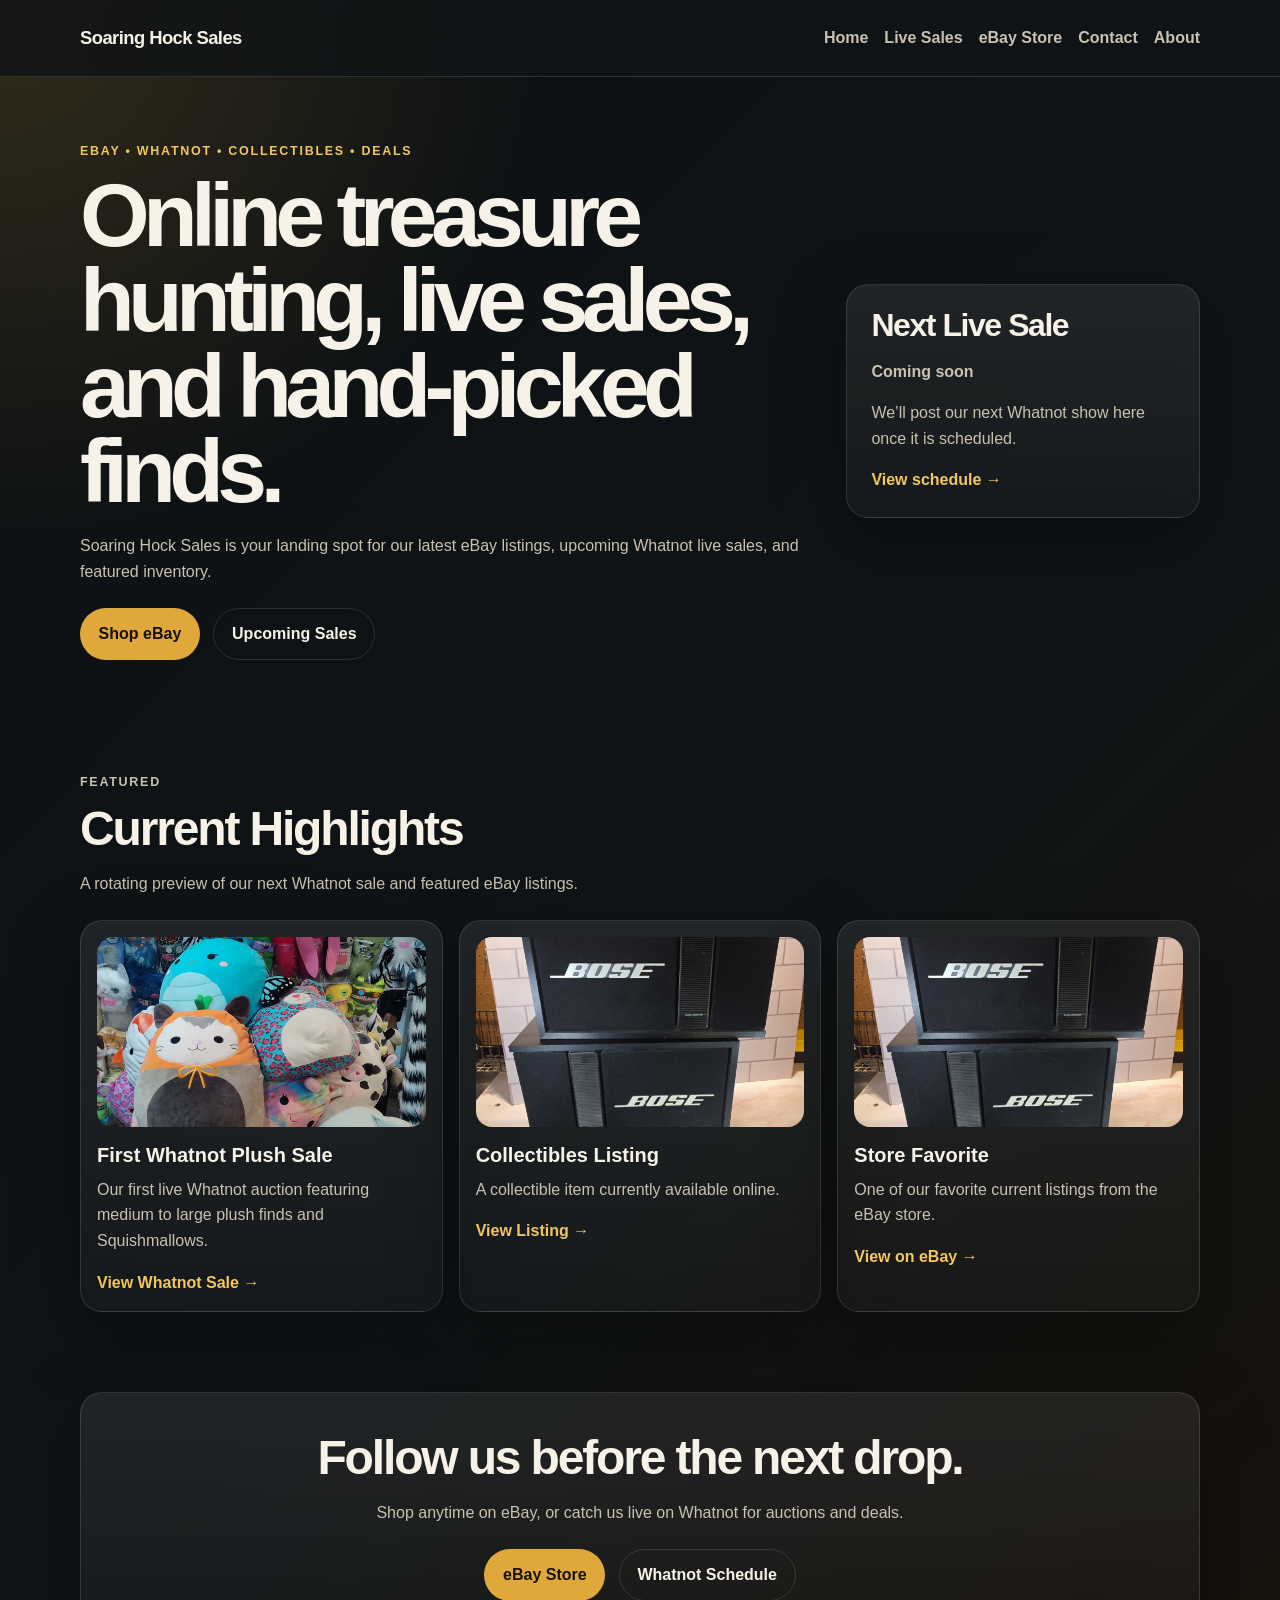
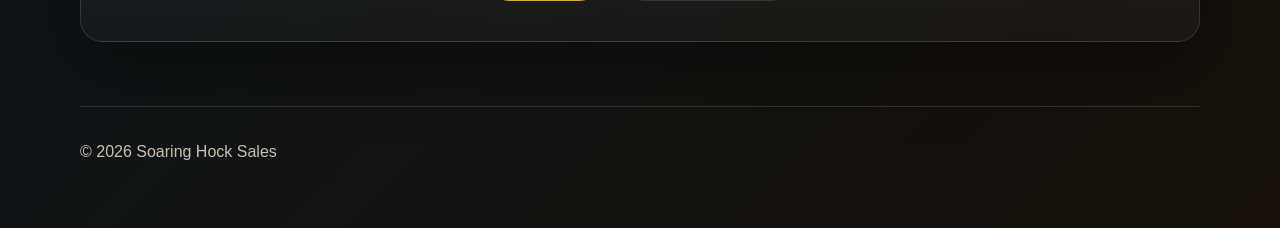
==== index.html @ 4b9c5b61 "json test" ====
<!DOCTYPE html>
<html lang="en">
<head>
    <!-- Google tag (gtag.js) -->
    <script async src="https://www.googletagmanager.com/gtag/js?id=G-DSQBXJHCF6"></script>
    <script>
        window.dataLayer = window.dataLayer || [];
        function gtag() { dataLayer.push(arguments); }
        gtag('js', new Date());

        gtag('config', 'G-DSQBXJHCF6');
    </script>

    <meta charset="UTF-8" />
    <meta name="viewport" content="width=device-width, initial-scale=1.0" />

    <title>Soaring Hock Sales</title>
    <meta name="description" content="Soaring Hock Sales - eBay listings, Whatnot live sales, collectibles, deals, and online auctions." />

    <link rel="stylesheet" href="styles.css" />
</head>

<body>
    <header class="site-header">
        <nav class="nav">
            <a href="index.html" class="logo">Soaring Hock Sales</a>

            <button class="menu-button" id="menuButton">Menu</button>

            <div class="nav-links" id="navLinks">
                <a href="index.html">Home</a>
                <a href="sales.html">Live Sales</a>
                <a href="ebay.html">eBay Store</a>
                <a href="contact.html">Contact</a>
                <a href="about.html">About</a>
            </div>
        </nav>
    </header>

    <main>
        <section class="hero">
            <div class="hero-content">
                <p class="eyebrow">eBay • Whatnot • Collectibles • Deals</p>

                <h1>Online treasure hunting, live sales, and hand-picked finds.</h1>

                <p class="hero-text">
                    Soaring Hock Sales is your landing spot for our latest eBay listings,
                    upcoming Whatnot live sales, and featured inventory.
                </p>

                <div class="button-row">
                    <a class="button primary" href="ebay.html">Shop eBay</a>
                    <a class="button secondary" href="sales.html">Upcoming Sales</a>
                </div>
            </div>

            <div class="hero-card">
                <h2>Next Live Sale</h2>
                <p class="card-date">Coming soon</p>
                <p>
                    We’ll post our next Whatnot show here once it is scheduled.
                </p>
                <a href="sales.html">View schedule →</a>
            </div>
        </section>

        <section class="section">
            <div class="section-heading">
                <p class="eyebrow">Featured</p>
                <h2>Current Highlights</h2>
                <p>
                    A rotating preview of our next Whatnot sale and featured eBay listings.
                </p>
            </div>

            <div class="card-grid" id="homeCards">
                <!-- Homepage cards load from data/sales.json and data/ebay.json -->
            </div>
        </section>

        <section class="banner">
            <h2>Follow us before the next drop.</h2>
            <p>
                Shop anytime on eBay, or catch us live on Whatnot for auctions and deals.
            </p>

            <div class="button-row centered">
                <a class="button primary" href="ebay.html">eBay Store</a>
                <a class="button secondary" href="sales.html">Whatnot Schedule</a>
            </div>
        </section>
    </main>

    <footer class="footer">
        <p>&copy; <span id="year"></span> Soaring Hock Sales</p>
    </footer>

    <script src="script.js"></script>
</body>
</html>
---- styles.css ----
:root {
    --bg: #101416;
    --panel: #171d20;
    --panel-light: #20282d;
    --text: #f7f2e8;
    --muted: #c9c1b2;
    --accent: #e0a83a;
    --accent-hover: #f2c762;
    --border: rgba(255, 255, 255, 0.12);
    --shadow: 0 24px 70px rgba(0, 0, 0, 0.35);
    --radius: 22px;
    --max-width: 1120px;
}

* {
    box-sizing: border-box;
}

html {
    scroll-behavior: smooth;
}

body {
    margin: 0;
    font-family: Arial, Helvetica, sans-serif;
    color: var(--text);
    background: radial-gradient(circle at top left, rgba(224, 168, 58, 0.18), transparent 34rem), linear-gradient(135deg, #0c1012, #101416 55%, #17110a);
    line-height: 1.6;
}

a {
    color: inherit;
}

.site-header {
    position: sticky;
    top: 0;
    z-index: 20;
    background: rgba(16, 20, 22, 0.82);
    backdrop-filter: blur(16px);
    border-bottom: 1px solid var(--border);
}

.nav {
    width: min(var(--max-width), calc(100% - 2rem));
    min-height: 76px;
    margin: 0 auto;
    display: flex;
    align-items: center;
    justify-content: space-between;
    gap: 1.5rem;
}

.logo {
    color: var(--text);
    text-decoration: none;
    font-size: 1.15rem;
    font-weight: 900;
    letter-spacing: -0.03em;
}

.nav-links {
    display: flex;
    align-items: center;
    gap: 1rem;
}

    .nav-links a {
        color: var(--muted);
        text-decoration: none;
        font-weight: 700;
    }

        .nav-links a:hover {
            color: var(--text);
        }

.menu-button {
    display: none;
    border: 1px solid var(--border);
    background: transparent;
    color: var(--text);
    border-radius: 999px;
    padding: 0.55rem 0.85rem;
}

.hero,
.page-hero,
.section,
.banner,
.footer {
    width: min(var(--max-width), calc(100% - 2rem));
    margin: 0 auto;
}

.hero {
    min-height: 72vh;
    display: grid;
    grid-template-columns: minmax(0, 1.35fr) minmax(280px, 0.65fr);
    align-items: center;
    gap: 2rem;
    padding: 4rem 0;
}

.hero-content {
    max-width: 850px;
}

.eyebrow {
    color: var(--accent-hover);
    text-transform: uppercase;
    letter-spacing: 0.14em;
    font-size: 0.78rem;
    font-weight: 900;
    margin-bottom: 0.7rem;
}

h1,
h2,
h3,
p {
    margin-top: 0;
}

h1 {
    font-size: clamp(2.7rem, 7vw, 5.8rem);
    line-height: 0.95;
    letter-spacing: -0.075em;
    margin-bottom: 1.2rem;
}

h2 {
    font-size: clamp(1.8rem, 4vw, 3rem);
    line-height: 1.05;
    letter-spacing: -0.045em;
    margin-bottom: 1rem;
}

h3 {
    font-size: 1.25rem;
    line-height: 1.2;
    margin-bottom: 0.6rem;
}

.hero-text,
.page-hero p,
.section-heading p,
.item-card p,
.sale-info p,
.banner p,
.text-section p,
.hero-card p,
.contact-card p {
    color: var(--muted);
}

.button-row {
    display: flex;
    flex-wrap: wrap;
    gap: 0.85rem;
    margin-top: 1.5rem;
}

    .button-row.centered {
        justify-content: center;
    }

.button {
    display: inline-flex;
    justify-content: center;
    align-items: center;
    min-height: 48px;
    padding: 0.75rem 1.1rem;
    border-radius: 999px;
    text-decoration: none;
    font-weight: 900;
    border: 1px solid transparent;
    cursor: pointer;
}

    .button.primary {
        background: var(--accent);
        color: #15100b;
    }

        .button.primary:hover {
            background: var(--accent-hover);
        }

    .button.secondary {
        background: transparent;
        color: var(--text);
        border-color: var(--border);
    }

        .button.secondary:hover {
            border-color: var(--accent);
        }

.hero-card,
.item-card,
.sale-card,
.banner,
.contact-card,
.contact-form {
    background: linear-gradient( 180deg, rgba(255, 255, 255, 0.075), rgba(255, 255, 255, 0.025) );
    border: 1px solid var(--border);
    border-radius: var(--radius);
    box-shadow: var(--shadow);
}

.hero-card {
    padding: 1.5rem;
}

    .hero-card h2 {
        font-size: 2rem;
    }

.card-date {
    color: var(--accent-hover);
    font-weight: 900;
}

.hero-card a,
.item-card a,
.sale-info a:not(.button) {
    color: var(--accent-hover);
    font-weight: 900;
    text-decoration: none;
}

.page-hero {
    padding: 5rem 0 2rem;
    max-width: 900px;
}

.section {
    padding: 3rem 0;
}

    .section.narrow {
        max-width: 900px;
    }

.section-heading {
    max-width: 720px;
    margin-bottom: 1.5rem;
}

.card-grid {
    display: grid;
    grid-template-columns: repeat(3, minmax(0, 1fr));
    gap: 1rem;
}

.item-card {
    padding: 1rem;
}

.placeholder-image {
    min-height: 190px;
    display: grid;
    place-items: center;
    background: linear-gradient(135deg, rgba(224, 168, 58, 0.3), rgba(255, 255, 255, 0.05)), var(--panel-light);
    color: var(--muted);
    border-radius: 16px;
    margin-bottom: 1rem;
    font-weight: 900;
}

.sale-list {
    display: grid;
    gap: 1rem;
}

.sale-card {
    display: grid;
    grid-template-columns: 110px minmax(0, 1fr);
    gap: 1.25rem;
    align-items: center;
    padding: 1.25rem;
}

.sale-date {
    background: var(--panel-light);
    border-radius: 18px;
    padding: 1rem;
    text-align: center;
}

    .sale-date .month {
        display: block;
        color: var(--accent-hover);
        font-weight: 900;
        text-transform: uppercase;
        font-size: 0.8rem;
    }

    .sale-date .day {
        display: block;
        font-size: 2.2rem;
        font-weight: 900;
        line-height: 1;
    }

.banner {
    text-align: center;
    padding: 2.5rem;
    margin-top: 2rem;
    margin-bottom: 4rem;
}

.text-section h2 {
    margin-top: 2rem;
}

    .text-section h2:first-child {
        margin-top: 0;
    }

/* Contact page */

.contact-layout {
    display: grid;
    grid-template-columns: repeat(2, minmax(0, 1fr));
    gap: 1rem;
}

.contact-card {
    padding: 1.5rem;
}

.link-list {
    display: grid;
    gap: 0.75rem;
    margin: 1.25rem 0;
}

    .link-list a {
        display: block;
        padding: 1rem;
        border: 1px solid var(--border);
        border-radius: 16px;
        color: var(--accent-hover);
        text-decoration: none;
        font-weight: 900;
        background: rgba(255, 255, 255, 0.035);
    }

        .link-list a:hover {
            border-color: var(--accent);
        }

.small-note {
    margin-top: 1rem;
    font-size: 0.9rem;
    color: var(--muted);
}

.contact-form {
    display: grid;
    gap: 0.75rem;
    padding: 1.5rem;
}

    .contact-form label {
        font-weight: 900;
    }

    .contact-form input,
    .contact-form select,
    .contact-form textarea {
        width: 100%;
        border: 1px solid var(--border);
        border-radius: 14px;
        background: var(--panel-light);
        color: var(--text);
        padding: 0.9rem 1rem;
        font: inherit;
    }

        .contact-form input::placeholder,
        .contact-form textarea::placeholder {
            color: rgba(247, 242, 232, 0.5);
        }

        .contact-form input:focus,
        .contact-form select:focus,
        .contact-form textarea:focus {
            outline: 2px solid var(--accent);
            border-color: var(--accent);
        }

    .contact-form button {
        margin-top: 0.75rem;
    }

/* Footer */

.footer {
    color: var(--muted);
    border-top: 1px solid var(--border);
    padding: 2rem 0 3rem;
}

/* Mobile */

@media (max-width: 800px) {
    .nav {
        flex-wrap: wrap;
        padding: 0.8rem 0;
    }

    .menu-button {
        display: inline-flex;
    }

    .nav-links {
        display: none;
        width: 100%;
        flex-direction: column;
        align-items: flex-start;
        padding-bottom: 0.75rem;
    }

        .nav-links.open {
            display: flex;
        }

    .hero {
        min-height: auto;
        grid-template-columns: 1fr;
        padding: 4rem 0 3rem;
    }

    .card-grid,
    .contact-layout {
        grid-template-columns: 1fr;
    }

    .sale-card {
        grid-template-columns: 1fr;
    }
}

.card-thumbnail {
    width: 100%;
    height: 180px;
    object-fit: cover;
    display: block;
    border-radius: 12px;
    margin-bottom: 1rem;
}

.card-thumbnail {
    width: 100%;
    height: 190px;
    object-fit: cover;
    display: block;
    border-radius: 16px;
    margin-bottom: 1rem;
    background: var(--panel-light);
}

.sale-thumbnail {
    width: 180px;
    height: 130px;
    object-fit: cover;
    display: block;
    border-radius: 16px;
    background: var(--panel-light);
}

.load-error {
    color: var(--muted);
}
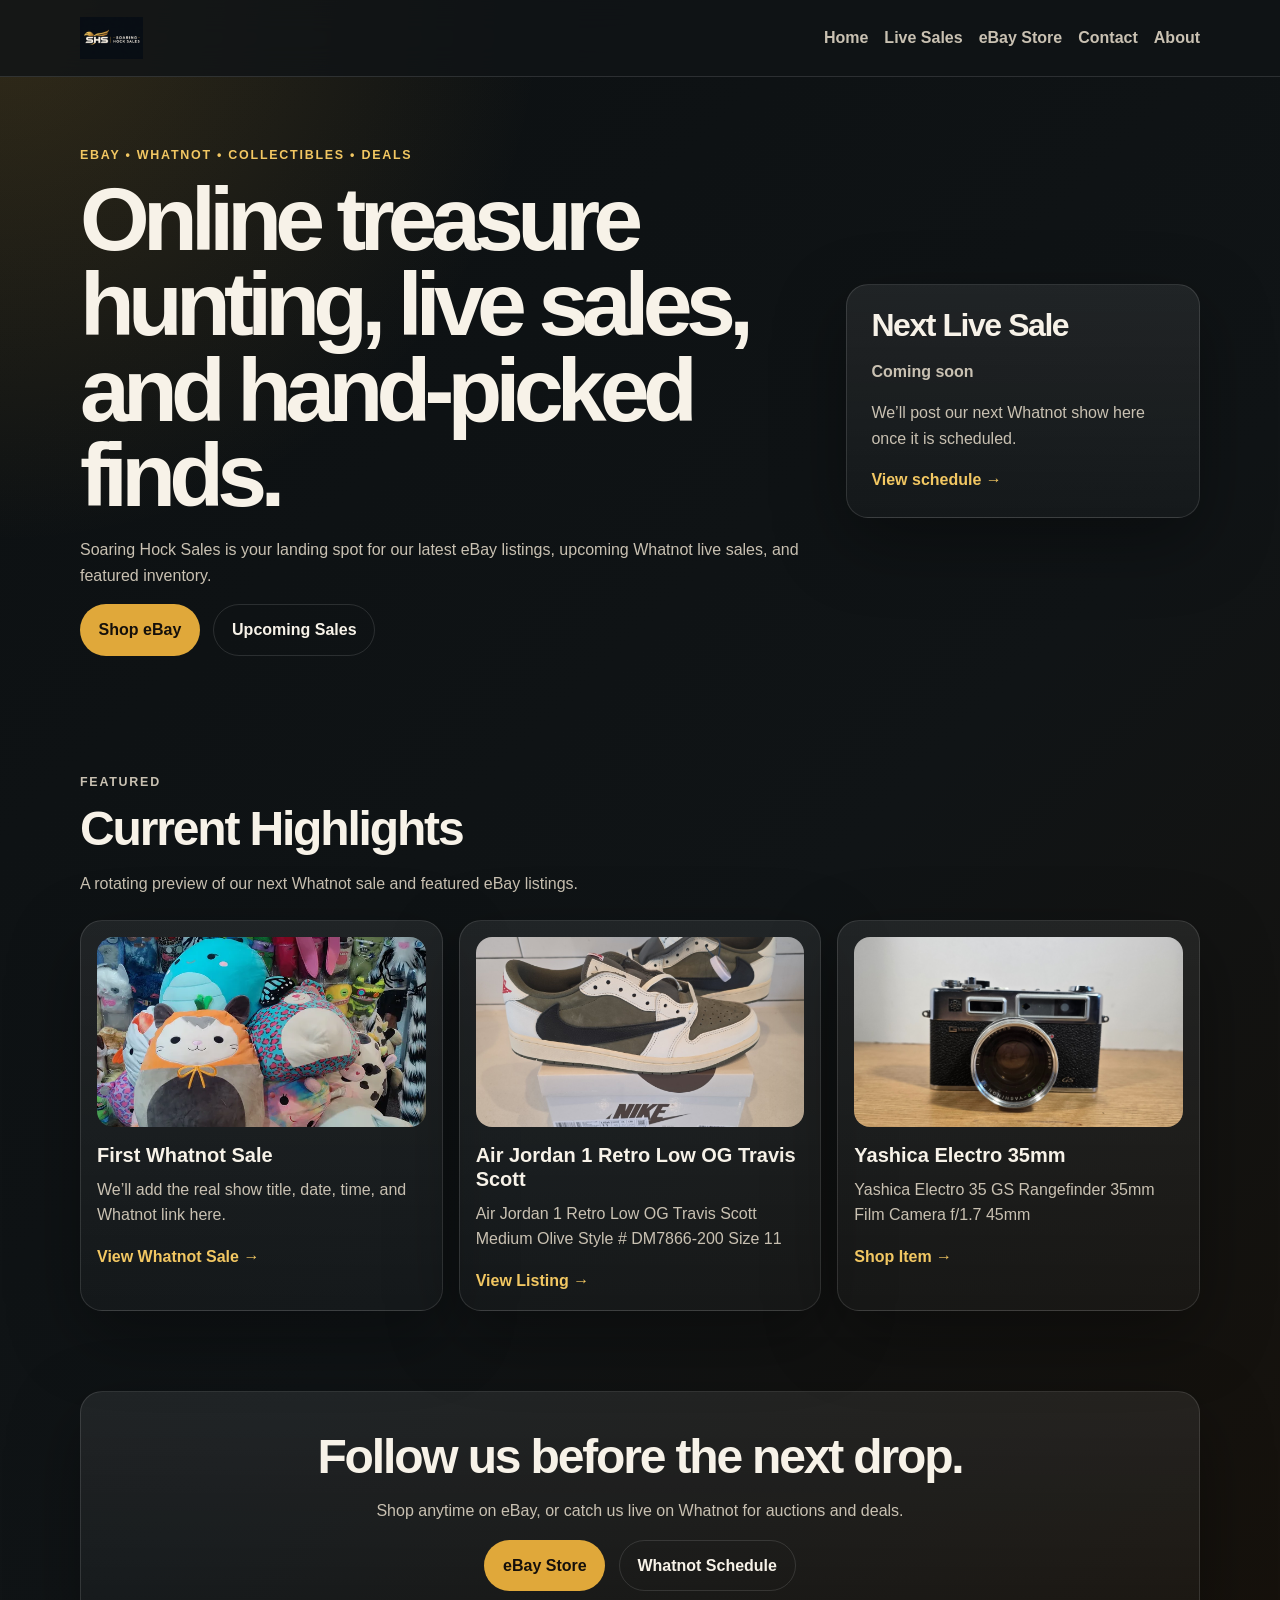
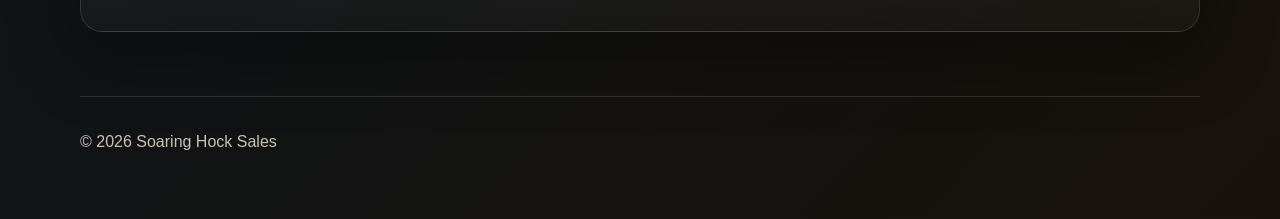
==== commit bce7ca8d: "4" ====
--- a/index.html
+++ b/index.html
@@ -23,7 +23,9 @@
 <body>
     <header class="site-header">
         <nav class="nav">
-            <a href="index.html" class="logo">Soaring Hock Sales</a>
+            <a href="index.html" class="logo">
+                <img src="logos/logo 4.png" alt="Soaring Hock Sales logo" class="nav-logo">
+            </a>
 
             <button class="menu-button" id="menuButton">Menu</button>
 
--- a/styles.css
+++ b/styles.css
@@ -32,6 +32,8 @@
     color: inherit;
 }
 
+/* Header / Navigation */
+
 .site-header {
     position: sticky;
     top: 0;
@@ -52,11 +54,16 @@
 }
 
 .logo {
+    display: inline-flex;
+    align-items: center;
     color: var(--text);
     text-decoration: none;
-    font-size: 1.15rem;
-    font-weight: 900;
-    letter-spacing: -0.03em;
+}
+
+.nav-logo {
+    height: 42px;
+    width: auto;
+    display: block;
 }
 
 .nav-links {
@@ -84,6 +91,8 @@
     padding: 0.55rem 0.85rem;
 }
 
+/* Layout */
+
 .hero,
 .page-hero,
 .section,
@@ -105,6 +114,26 @@
 .hero-content {
     max-width: 850px;
 }
+
+.page-hero {
+    padding: 5rem 0 2rem;
+    max-width: 900px;
+}
+
+.section {
+    padding: 3rem 0;
+}
+
+    .section.narrow {
+        max-width: 900px;
+    }
+
+.section-heading {
+    max-width: 720px;
+    margin-bottom: 1.5rem;
+}
+
+/* Type */
 
 .eyebrow {
     color: var(--accent-hover);
@@ -154,11 +183,13 @@
     color: var(--muted);
 }
 
+/* Buttons */
+
 .button-row {
     display: flex;
     flex-wrap: wrap;
     gap: 0.85rem;
-    margin-top: 1.5rem;
+    margin-top: 2 rem;
 }
 
     .button-row.centered {
@@ -196,6 +227,8 @@
         .button.secondary:hover {
             border-color: var(--accent);
         }
+
+/* Shared card surfaces */
 
 .hero-card,
 .item-card,
@@ -230,23 +263,7 @@
     text-decoration: none;
 }
 
-.page-hero {
-    padding: 5rem 0 2rem;
-    max-width: 900px;
-}
-
-.section {
-    padding: 3rem 0;
-}
-
-    .section.narrow {
-        max-width: 900px;
-    }
-
-.section-heading {
-    max-width: 720px;
-    margin-bottom: 1.5rem;
-}
+/* Item cards: index.html and ebay.html */
 
 .card-grid {
     display: grid;
@@ -258,6 +275,20 @@
     padding: 1rem;
 }
 
+    .item-card p {
+        overflow-wrap: anywhere;
+    }
+
+.card-thumbnail {
+    width: 100%;
+    height: 190px;
+    object-fit: cover;
+    display: block;
+    border-radius: 16px;
+    margin-bottom: 1rem;
+    background: var(--panel-light);
+}
+
 .placeholder-image {
     min-height: 190px;
     display: grid;
@@ -269,6 +300,72 @@
     font-weight: 900;
 }
 
+/* eBay category filter */
+
+.category-filter {
+    display: flex;
+    flex-wrap: wrap;
+    gap: 0.75rem;
+    margin-bottom: 1.5rem;
+}
+
+.category-button {
+    appearance: none;
+    border: 1px solid var(--border);
+    background: rgba(255, 255, 255, 0.035);
+    color: var(--muted);
+    border-radius: 999px;
+    padding: 0.65rem 1rem;
+    font: inherit;
+    font-weight: 900;
+    line-height: 1;
+    cursor: pointer;
+}
+
+    .category-button:hover {
+        color: var(--text);
+        border-color: var(--accent);
+    }
+
+    .category-button.active {
+        background: var(--accent);
+        color: #15100b;
+        border-color: var(--accent);
+    }
+
+/* eBay category filter */
+
+.category-filter {
+    display: flex;
+    flex-wrap: wrap;
+    gap: 0.75rem;
+    margin-bottom: 1.5rem;
+}
+
+.category-button {
+    border: 1px solid var(--border);
+    background: rgba(255, 255, 255, 0.035);
+    color: var(--muted);
+    border-radius: 999px;
+    padding: 0.65rem 1rem;
+    font: inherit;
+    font-weight: 900;
+    cursor: pointer;
+}
+
+    .category-button:hover {
+        color: var(--text);
+        border-color: var(--accent);
+    }
+
+    .category-button.active {
+        background: var(--accent);
+        color: #15100b;
+        border-color: var(--accent);
+    }
+
+/* Sale cards: sales.html */
+
 .sale-list {
     display: grid;
     gap: 1rem;
@@ -276,7 +373,7 @@
 
 .sale-card {
     display: grid;
-    grid-template-columns: 110px minmax(0, 1fr);
+    grid-template-columns: 100px 180px minmax(0, 1fr);
     gap: 1.25rem;
     align-items: center;
     padding: 1.25rem;
@@ -304,12 +401,41 @@
         line-height: 1;
     }
 
+.sale-thumbnail {
+    width: 180px;
+    height: 130px;
+    object-fit: cover;
+    display: block;
+    border-radius: 16px;
+    background: var(--panel-light);
+}
+
+.sale-info {
+    min-width: 0;
+}
+
+    .sale-info h2 {
+        font-size: clamp(1.7rem, 3vw, 2.4rem);
+        line-height: 1.05;
+        letter-spacing: -0.045em;
+        margin-bottom: 0.75rem;
+    }
+
+    .sale-info p {
+        max-width: 620px;
+        margin-bottom: 1rem;
+    }
+
+/* Banner */
+
 .banner {
     text-align: center;
     padding: 2.5rem;
     margin-top: 2rem;
     margin-bottom: 4rem;
 }
+
+/* Text pages */
 
 .text-section h2 {
     margin-top: 2rem;
@@ -396,6 +522,12 @@
         margin-top: 0.75rem;
     }
 
+/* Script loading fallback */
+
+.load-error {
+    color: var(--muted);
+}
+
 /* Footer */
 
 .footer {
@@ -442,36 +574,18 @@
     .sale-card {
         grid-template-columns: 1fr;
     }
-}
-
-.card-thumbnail {
-    width: 100%;
-    height: 180px;
-    object-fit: cover;
-    display: block;
-    border-radius: 12px;
-    margin-bottom: 1rem;
-}
-
-.card-thumbnail {
-    width: 100%;
-    height: 190px;
-    object-fit: cover;
-    display: block;
-    border-radius: 16px;
-    margin-bottom: 1rem;
-    background: var(--panel-light);
-}
-
-.sale-thumbnail {
-    width: 180px;
-    height: 130px;
-    object-fit: cover;
-    display: block;
-    border-radius: 16px;
-    background: var(--panel-light);
-}
-
-.load-error {
-    color: var(--muted);
-}+
+    .sale-date {
+        width: fit-content;
+    }
+
+    .sale-thumbnail {
+        width: 100%;
+        height: 210px;
+    }
+
+    .sale-info h2 {
+        font-size: 2rem;
+        line-height: 1.05;
+    }
+}
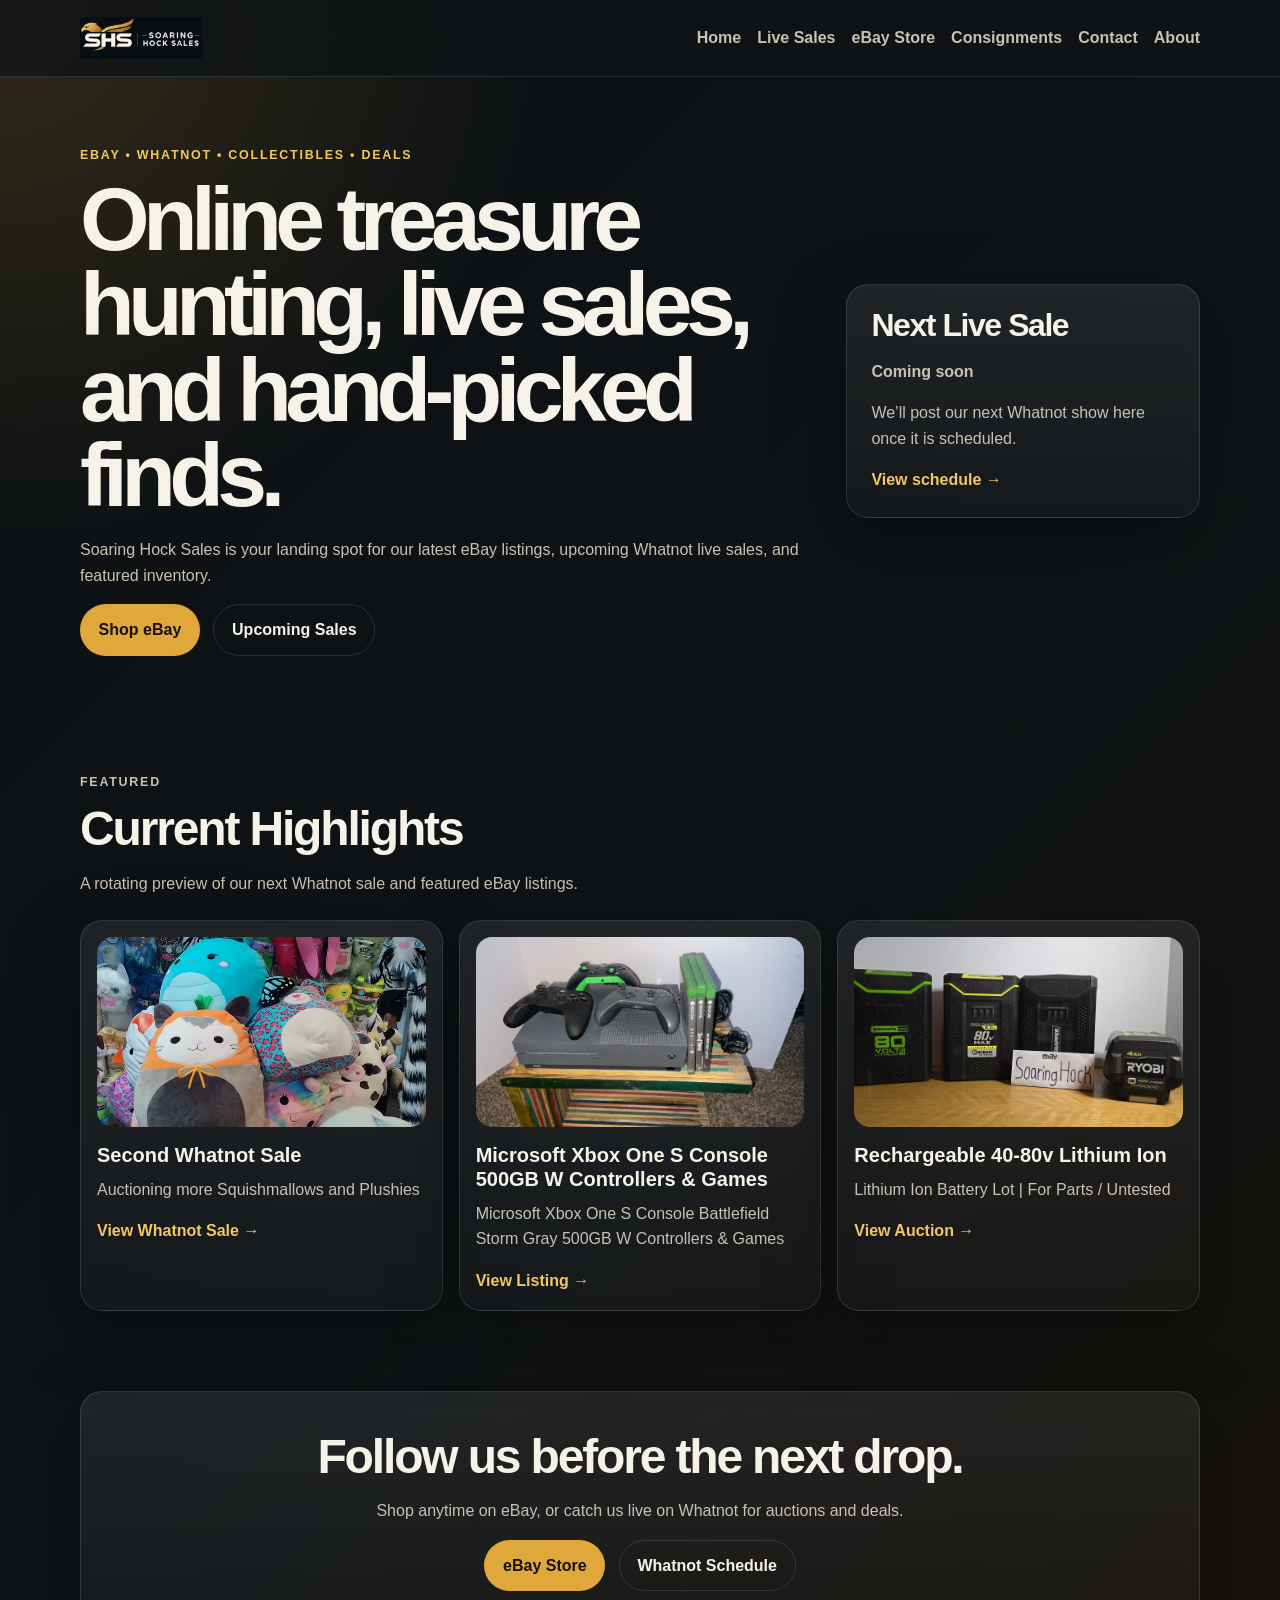
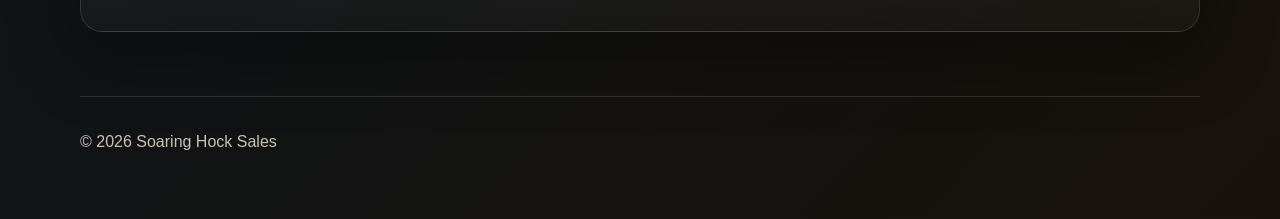
==== commit 43073729: "consignment" ====
--- a/index.html
+++ b/index.html
@@ -33,6 +33,7 @@
                 <a href="index.html">Home</a>
                 <a href="sales.html">Live Sales</a>
                 <a href="ebay.html">eBay Store</a>
+                <a href="consignments.html">Consignments</a>
                 <a href="contact.html">Contact</a>
                 <a href="about.html">About</a>
             </div>
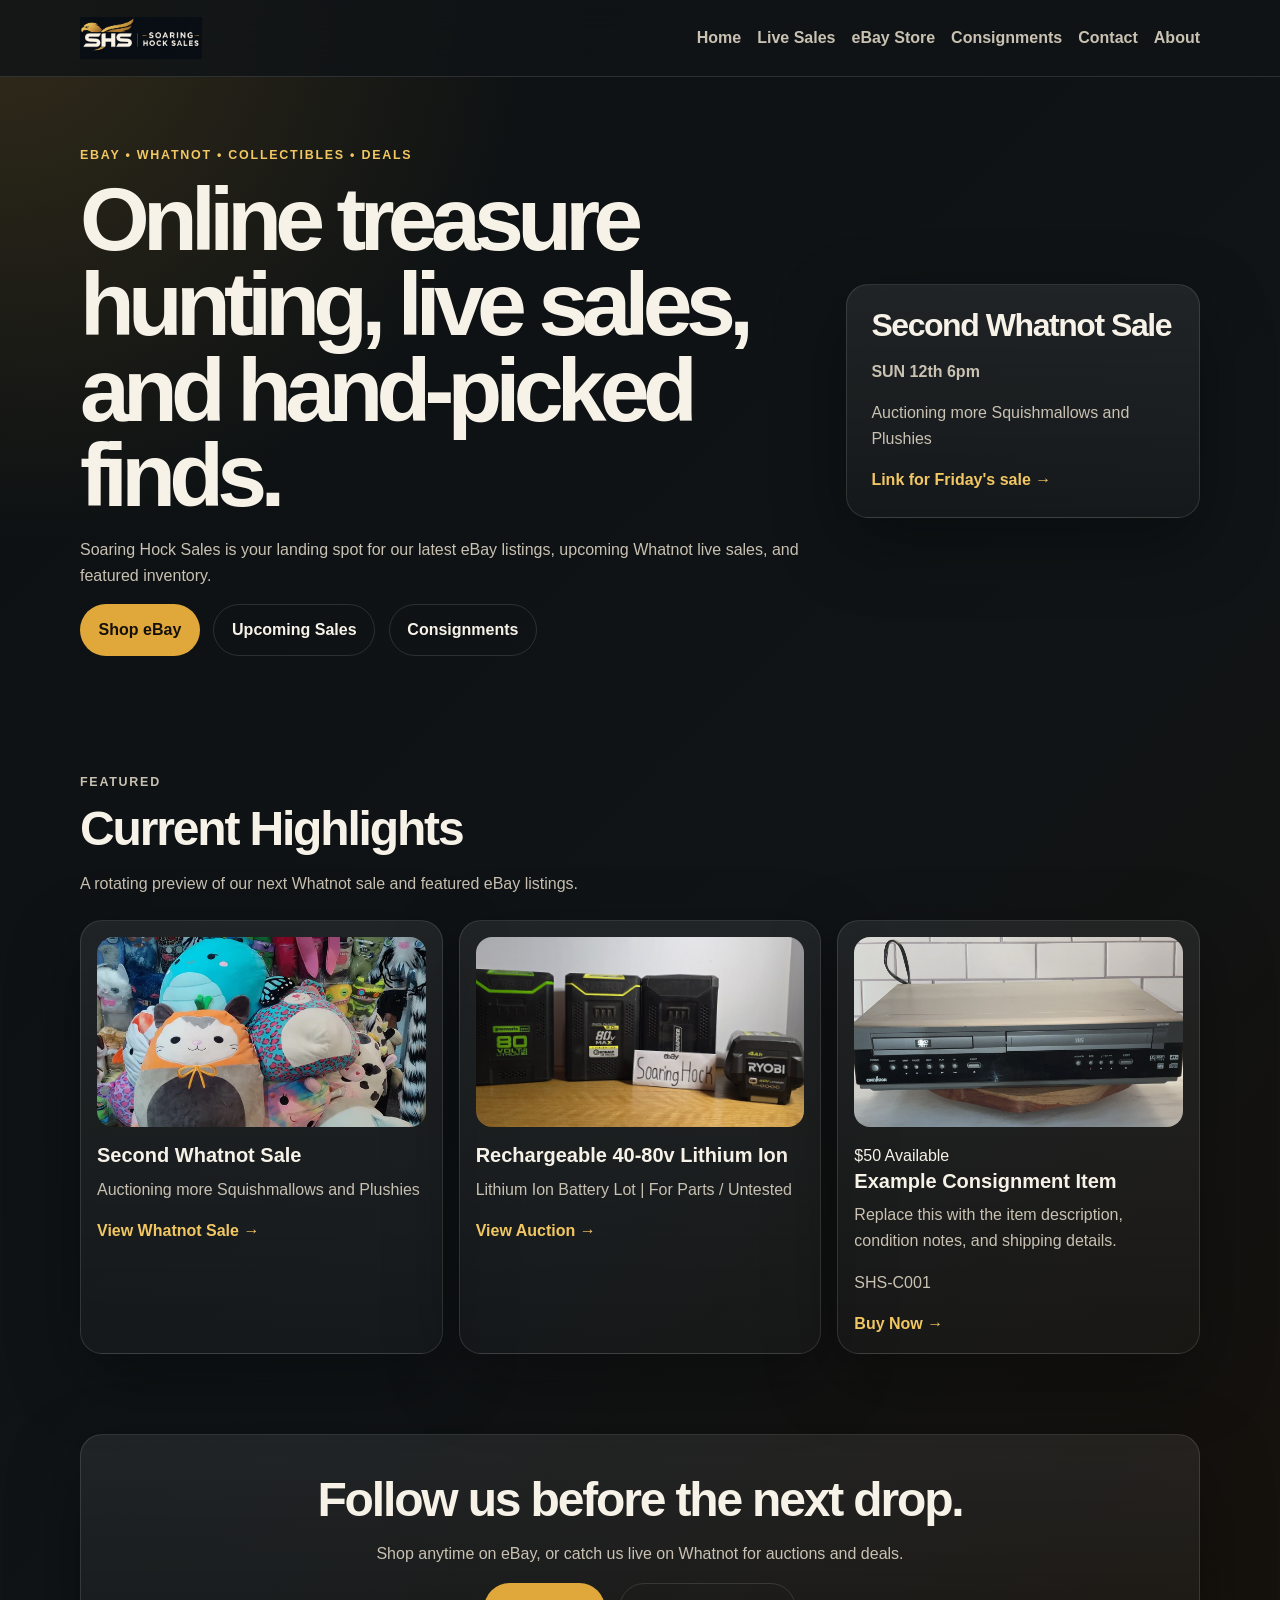
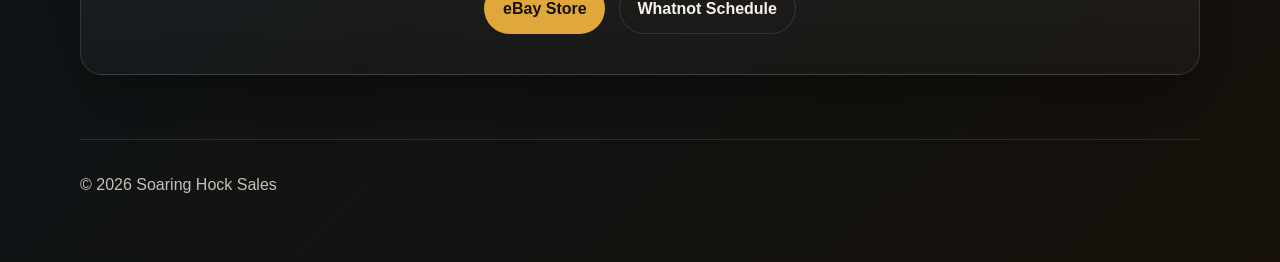
==== commit 62ff6c03: "let's go" ====
--- a/index.html
+++ b/index.html
@@ -55,14 +55,15 @@
                 <div class="button-row">
                     <a class="button primary" href="ebay.html">Shop eBay</a>
                     <a class="button secondary" href="sales.html">Upcoming Sales</a>
+                    <a class="button secondary" href="consignments.html">Consignments</a>
                 </div>
             </div>
 
-            <div class="hero-card">
+            <div class="hero-card" id="nextSaleCard">
                 <h2>Next Live Sale</h2>
-                <p class="card-date">Coming soon</p>
+                <p class="card-date">Loading...</p>
                 <p>
-                    We’ll post our next Whatnot show here once it is scheduled.
+                    Checking the next scheduled Whatnot show.
                 </p>
                 <a href="sales.html">View schedule →</a>
             </div>
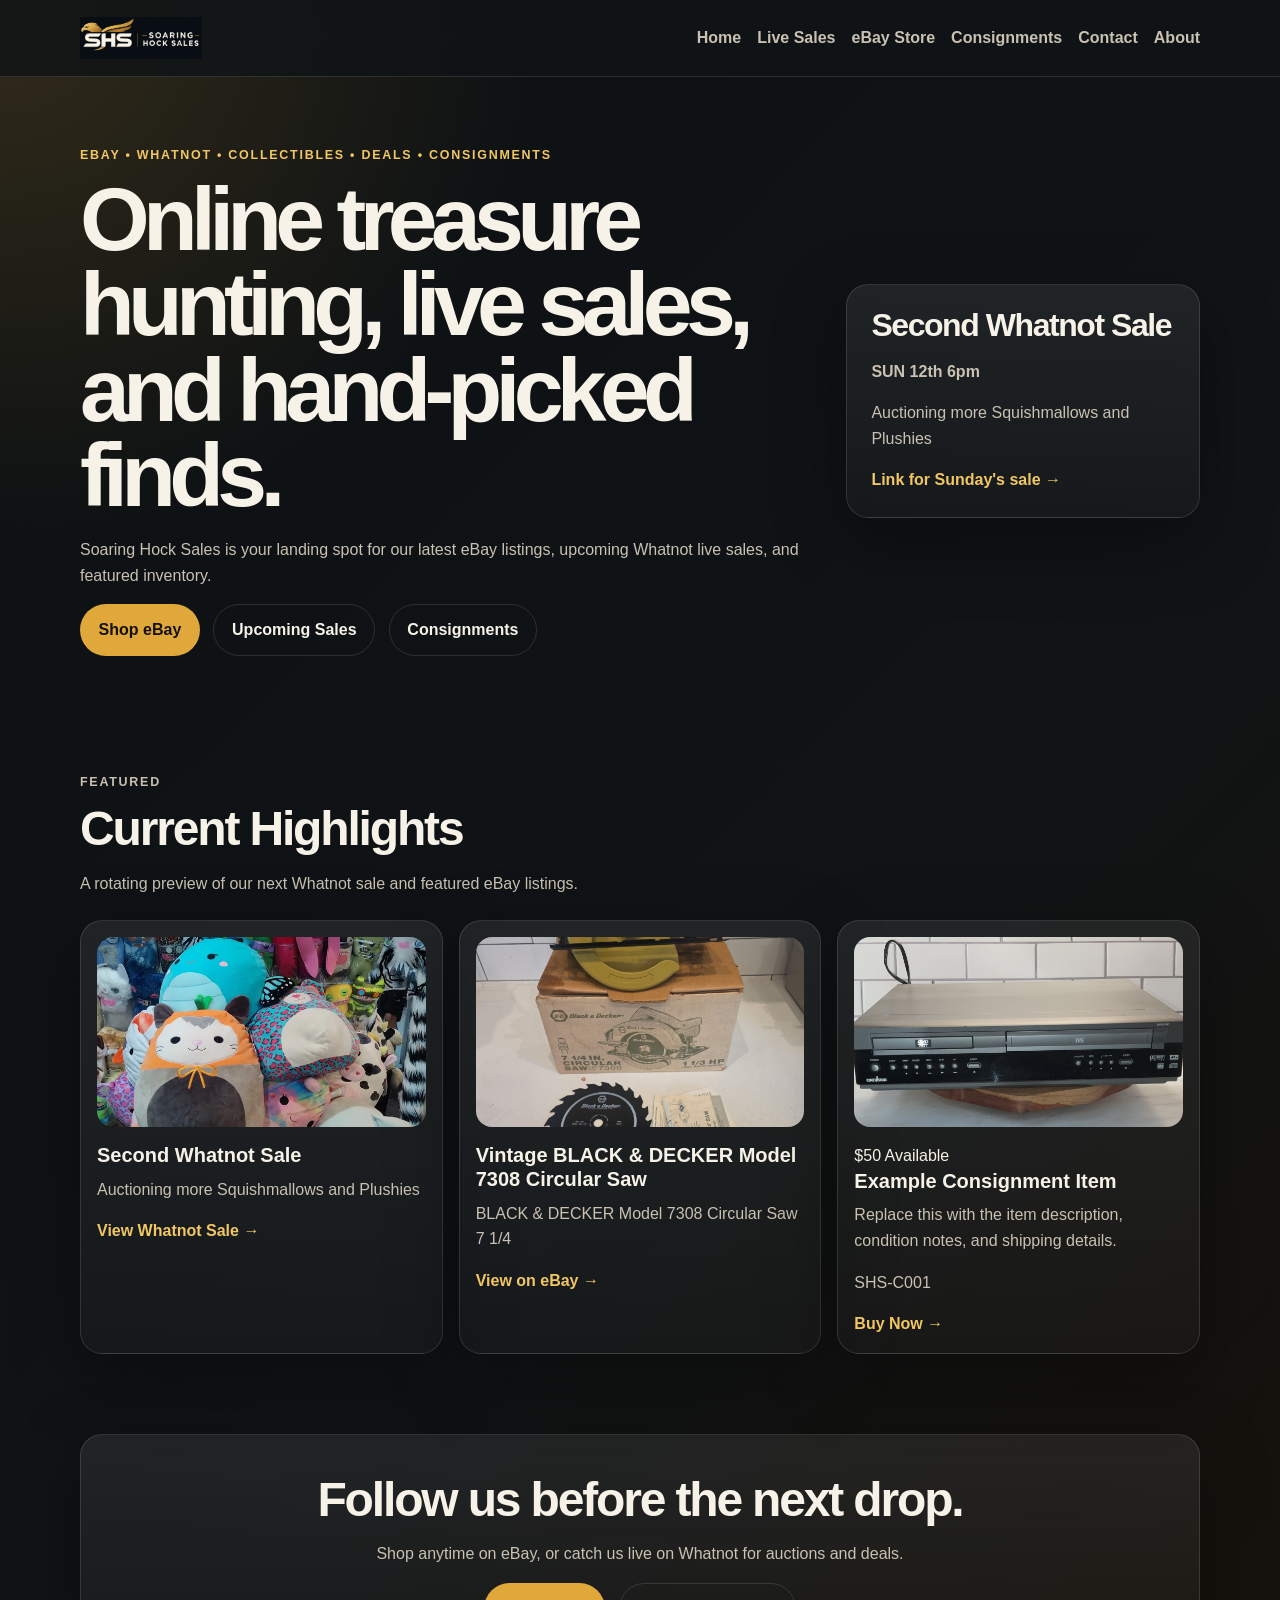
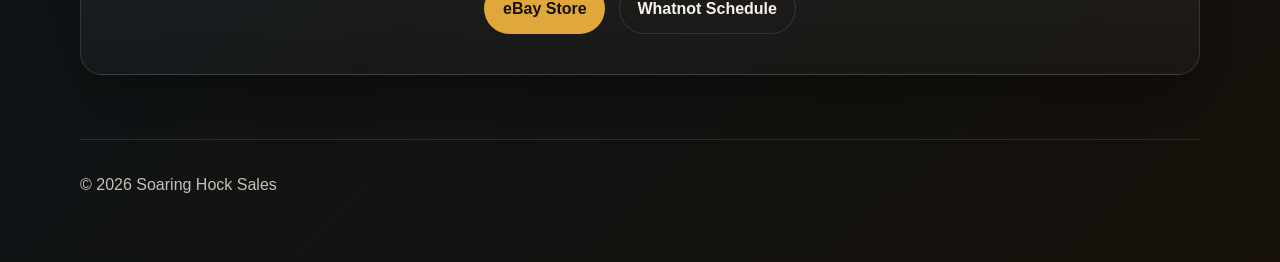
==== commit c153e046: "con home" ====
--- a/index.html
+++ b/index.html
@@ -43,7 +43,7 @@
     <main>
         <section class="hero">
             <div class="hero-content">
-                <p class="eyebrow">eBay • Whatnot • Collectibles • Deals</p>
+                <p class="eyebrow">eBay • Whatnot • Collectibles • Deals • Consignments </p>
 
                 <h1>Online treasure hunting, live sales, and hand-picked finds.</h1>
 
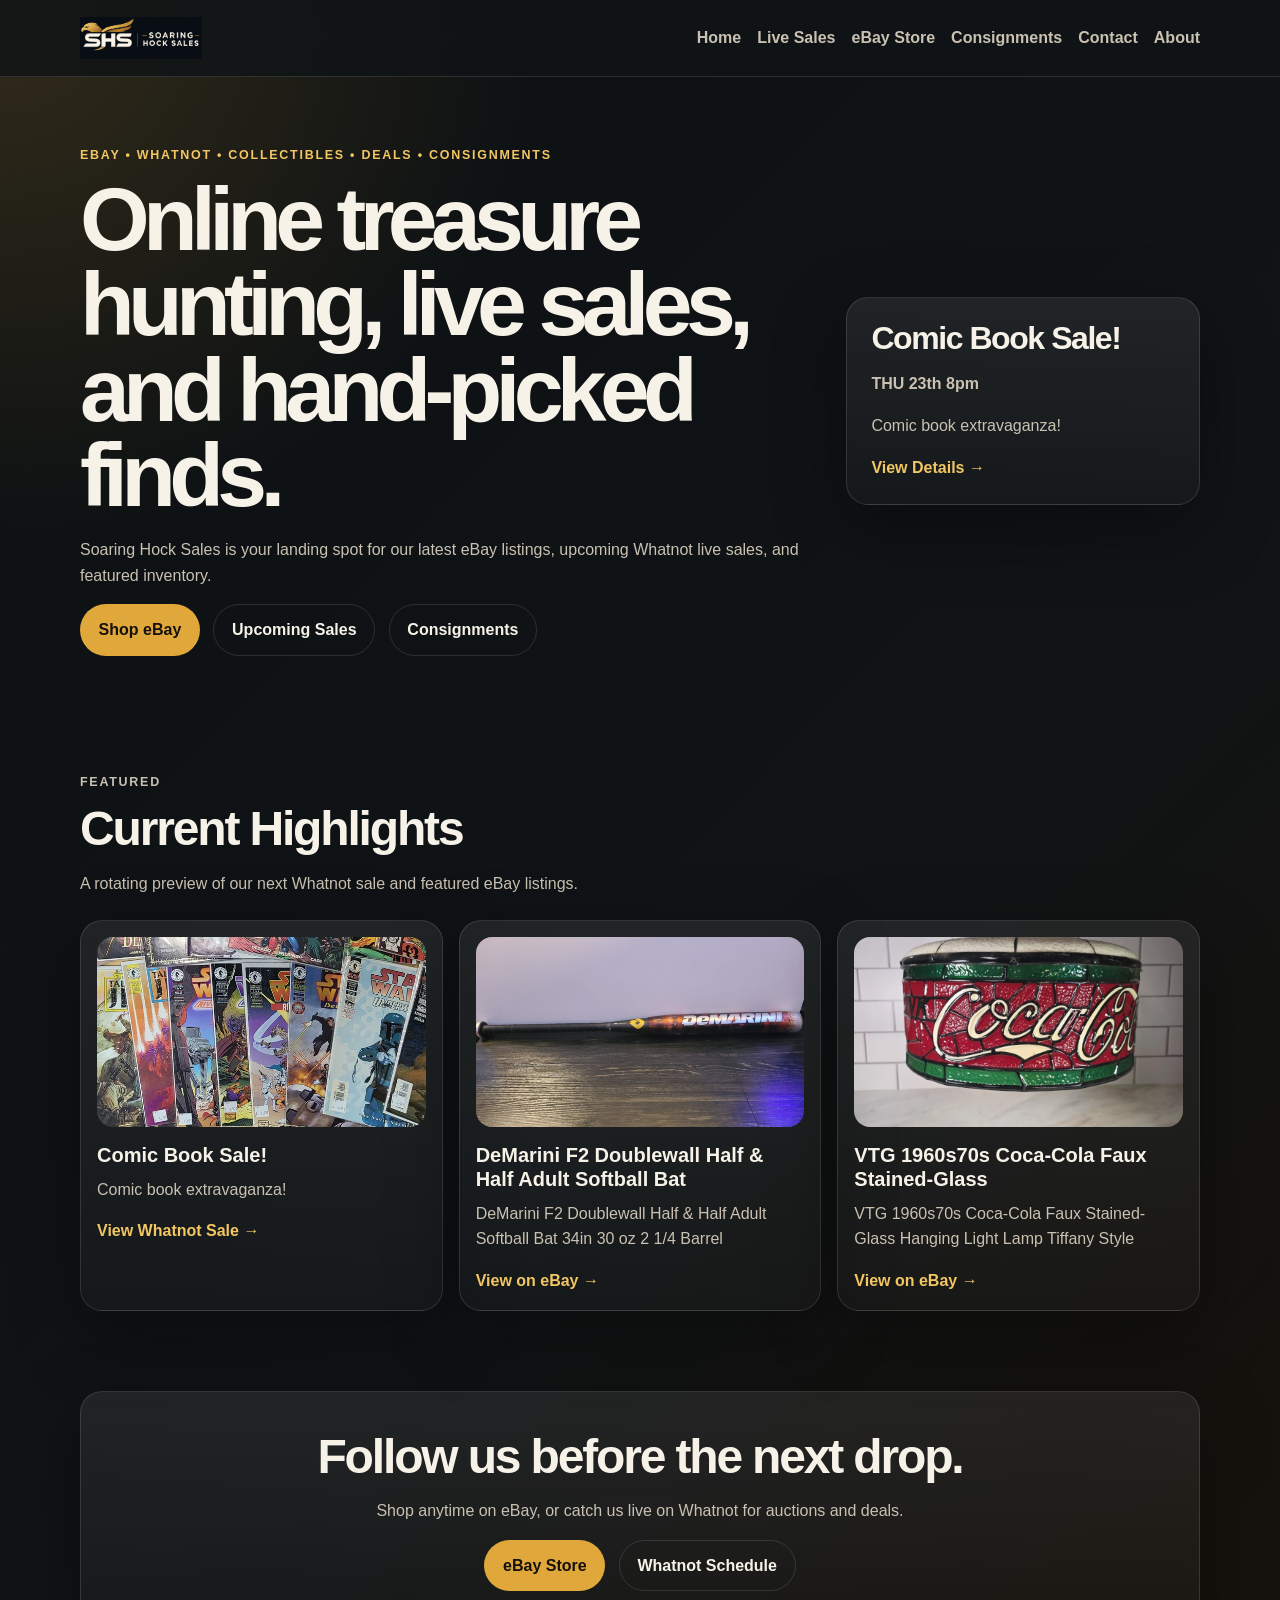
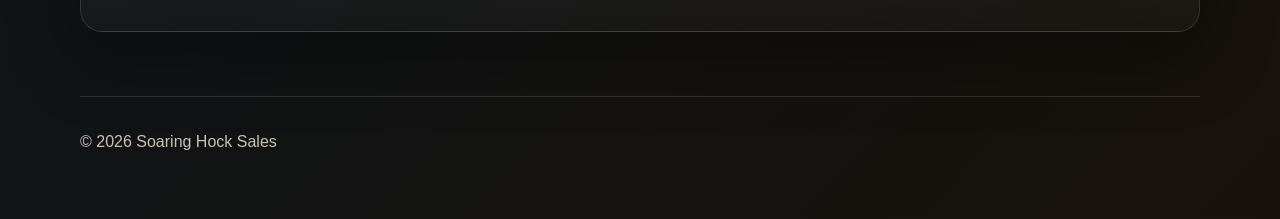
==== commit a538ba41: "update tag" ====
--- a/index.html
+++ b/index.html
@@ -1,5 +1,6 @@
 <!DOCTYPE html>
 <html lang="en">
+
 <head>
     <!-- Google tag (gtag.js) -->
     <script async src="https://www.googletagmanager.com/gtag/js?id=G-DSQBXJHCF6"></script>
@@ -13,7 +14,7 @@
 
     <meta charset="UTF-8" />
     <meta name="viewport" content="width=device-width, initial-scale=1.0" />
-
+    <meta name="keywords" content="Dustin Goodpaster, Soaring Hock Sales" />
     <title>Soaring Hock Sales</title>
     <meta name="description" content="Soaring Hock Sales - eBay listings, Whatnot live sales, collectibles, deals, and online auctions." />
 
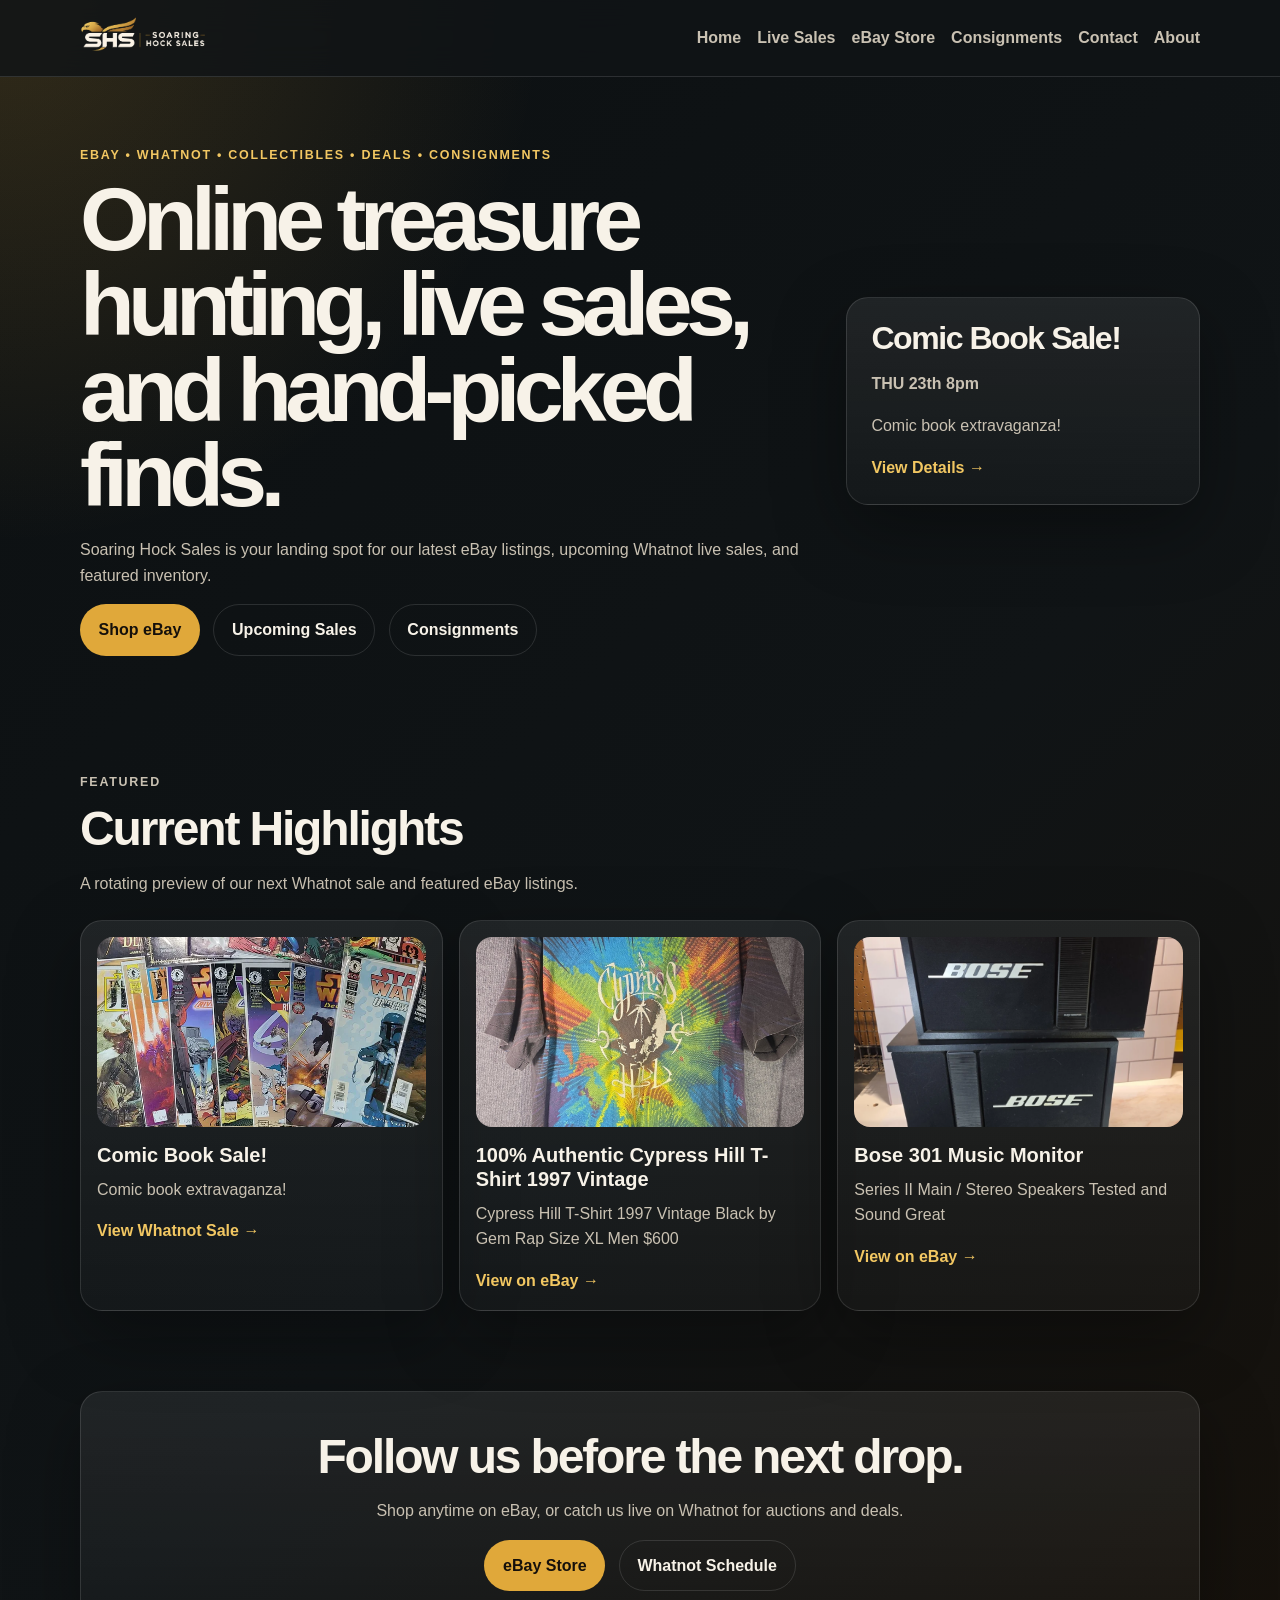
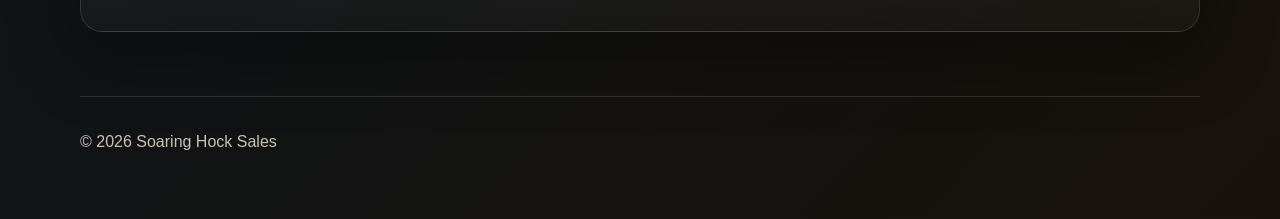
==== commit 2730ccf7: "logo test push" ====
--- a/index.html
+++ b/index.html
@@ -25,7 +25,7 @@
     <header class="site-header">
         <nav class="nav">
             <a href="index.html" class="logo">
-                <img src="logos/logo 4.png" alt="Soaring Hock Sales logo" class="nav-logo">
+                <img src="logos/logo 7.png" alt="Soaring Hock Sales logo" class="nav-logo">
             </a>
 
             <button class="menu-button" id="menuButton">Menu</button>
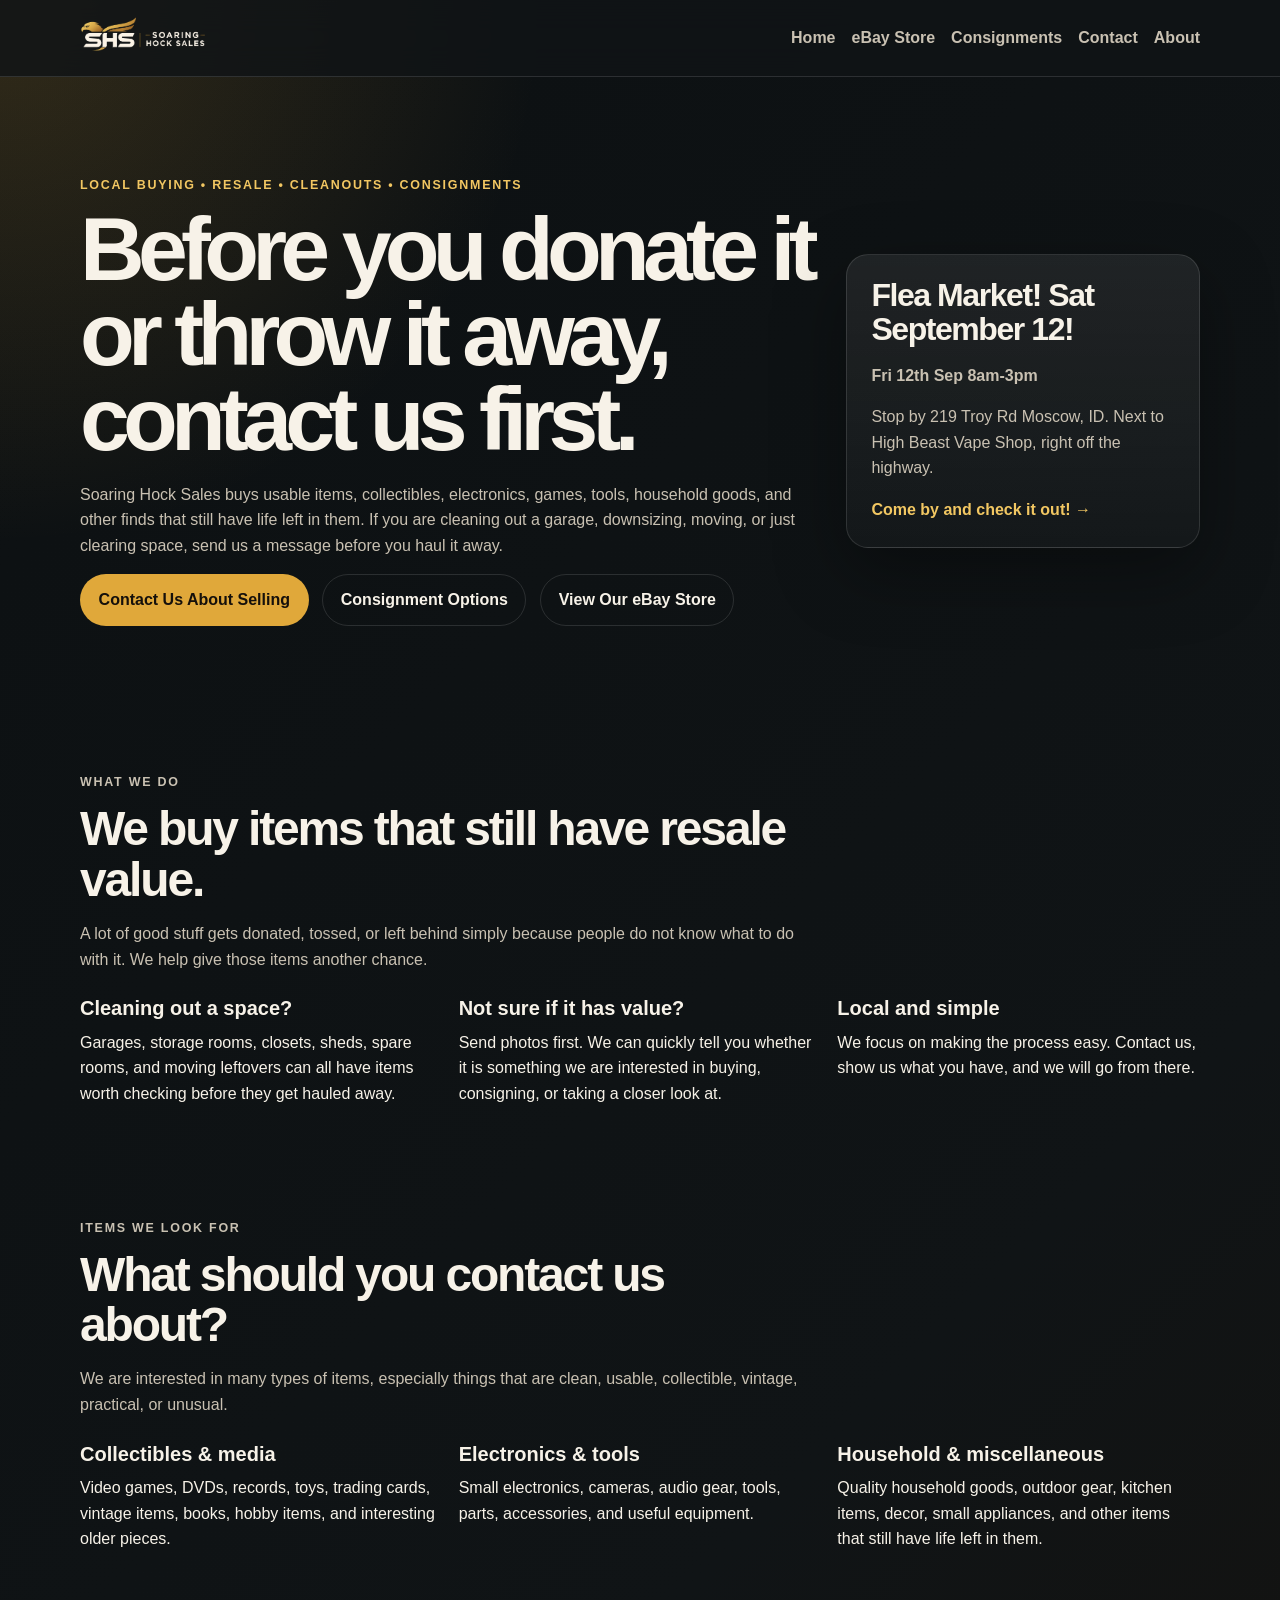
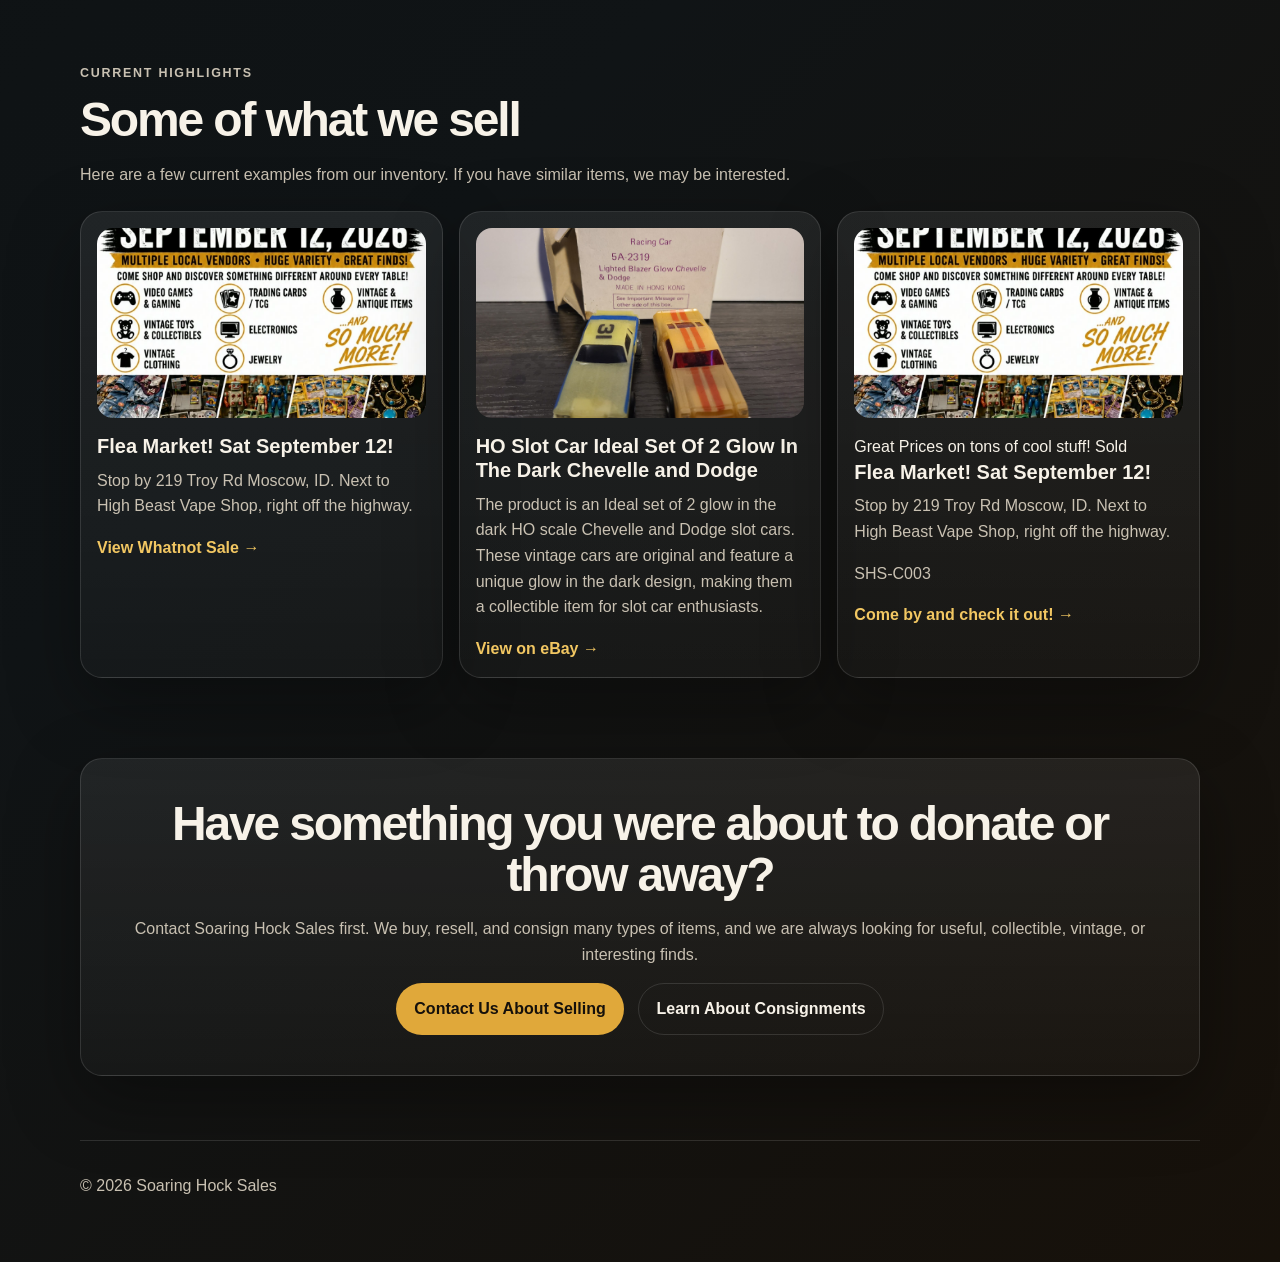
==== commit 6334097f: "soaringhock" ====
--- a/index.html
+++ b/index.html
@@ -14,9 +14,9 @@
 
     <meta charset="UTF-8" />
     <meta name="viewport" content="width=device-width, initial-scale=1.0" />
-    <meta name="keywords" content="Dustin Goodpaster, Soaring Hock Sales" />
-    <title>Soaring Hock Sales</title>
-    <meta name="description" content="Soaring Hock Sales - eBay listings, Whatnot live sales, collectibles, deals, and online auctions." />
+    <meta name="keywords" content="Soaring Hock Sales, sell used items, Moscow Idaho resale, collectibles buyer, estate items, eBay reseller" />
+    <title>Soaring Hock Sales | Sell Us Your Items</title>
+    <meta name="description" content="Before you donate it or throw it away, contact Soaring Hock Sales. We buy usable items, collectibles, electronics, games, tools, and more." />
 
     <link rel="stylesheet" href="styles.css" />
 </head>
@@ -32,7 +32,6 @@
 
             <div class="nav-links" id="navLinks">
                 <a href="index.html">Home</a>
-                <a href="sales.html">Live Sales</a>
                 <a href="ebay.html">eBay Store</a>
                 <a href="consignments.html">Consignments</a>
                 <a href="contact.html">Contact</a>
@@ -44,38 +43,116 @@
     <main>
         <section class="hero">
             <div class="hero-content">
-                <p class="eyebrow">eBay • Whatnot • Collectibles • Deals • Consignments </p>
+                <p class="eyebrow">Local buying • Resale • Cleanouts • Consignments</p>
 
-                <h1>Online treasure hunting, live sales, and hand-picked finds.</h1>
+                <h1>Before you donate it or throw it away, contact us first.</h1>
 
                 <p class="hero-text">
-                    Soaring Hock Sales is your landing spot for our latest eBay listings,
-                    upcoming Whatnot live sales, and featured inventory.
+                    Soaring Hock Sales buys usable items, collectibles, electronics, games,
+                    tools, household goods, and other finds that still have life left in them.
+                    If you are cleaning out a garage, downsizing, moving, or just clearing space,
+                    send us a message before you haul it away.
                 </p>
 
                 <div class="button-row">
-                    <a class="button primary" href="ebay.html">Shop eBay</a>
-                    <a class="button secondary" href="sales.html">Upcoming Sales</a>
-                    <a class="button secondary" href="consignments.html">Consignments</a>
+                    <a class="button primary" href="contact.html">Contact Us About Selling</a>
+                    <a class="button secondary" href="consignments.html">Consignment Options</a>
+                    <a class="button secondary" href="ebay.html">View Our eBay Store</a>
                 </div>
             </div>
 
             <div class="hero-card" id="nextSaleCard">
-                <h2>Next Live Sale</h2>
-                <p class="card-date">Loading...</p>
+                <h2>Have items to sell?</h2>
+                <p class="card-date">Send photos first</p>
                 <p>
-                    Checking the next scheduled Whatnot show.
+                    The easiest way to start is to send a few clear photos, a short description,
+                    and your general location. We will let you know if it is something we can use.
                 </p>
-                <a href="sales.html">View schedule →</a>
+                <a href="contact.html">Go to contact page →</a>
             </div>
         </section>
 
         <section class="section">
             <div class="section-heading">
-                <p class="eyebrow">Featured</p>
-                <h2>Current Highlights</h2>
+                <p class="eyebrow">What We Do</p>
+                <h2>We buy items that still have resale value.</h2>
                 <p>
-                    A rotating preview of our next Whatnot sale and featured eBay listings.
+                    A lot of good stuff gets donated, tossed, or left behind simply because people
+                    do not know what to do with it. We help give those items another chance.
+                </p>
+            </div>
+
+            <div class="card-grid">
+                <article class="card">
+                    <h3>Cleaning out a space?</h3>
+                    <p>
+                        Garages, storage rooms, closets, sheds, spare rooms, and moving leftovers
+                        can all have items worth checking before they get hauled away.
+                    </p>
+                </article>
+
+                <article class="card">
+                    <h3>Not sure if it has value?</h3>
+                    <p>
+                        Send photos first. We can quickly tell you whether it is something we are
+                        interested in buying, consigning, or taking a closer look at.
+                    </p>
+                </article>
+
+                <article class="card">
+                    <h3>Local and simple</h3>
+                    <p>
+                        We focus on making the process easy. Contact us, show us what you have,
+                        and we will go from there.
+                    </p>
+                </article>
+            </div>
+        </section>
+
+        <section class="section">
+            <div class="section-heading">
+                <p class="eyebrow">Items We Look For</p>
+                <h2>What should you contact us about?</h2>
+                <p>
+                    We are interested in many types of items, especially things that are clean,
+                    usable, collectible, vintage, practical, or unusual.
+                </p>
+            </div>
+
+            <div class="card-grid">
+                <article class="card">
+                    <h3>Collectibles & media</h3>
+                    <p>
+                        Video games, DVDs, records, toys, trading cards, vintage items, books,
+                        hobby items, and interesting older pieces.
+                    </p>
+                </article>
+
+                <article class="card">
+                    <h3>Electronics & tools</h3>
+                    <p>
+                        Small electronics, cameras, audio gear, tools, parts, accessories,
+                        and useful equipment.
+                    </p>
+                </article>
+
+                <article class="card">
+                    <h3>Household & miscellaneous</h3>
+                    <p>
+                        Quality household goods, outdoor gear, kitchen items, decor, small appliances,
+                        and other items that still have life left in them.
+                    </p>
+                </article>
+            </div>
+        </section>
+
+        <section class="section">
+            <div class="section-heading">
+                <p class="eyebrow">Current Highlights</p>
+                <h2>Some of what we sell</h2>
+                <p>
+                    Here are a few current examples from our inventory. If you have similar items,
+                    we may be interested.
                 </p>
             </div>
 
@@ -85,14 +162,15 @@
         </section>
 
         <section class="banner">
-            <h2>Follow us before the next drop.</h2>
+            <h2>Have something you were about to donate or throw away?</h2>
             <p>
-                Shop anytime on eBay, or catch us live on Whatnot for auctions and deals.
+                Contact Soaring Hock Sales first. We buy, resell, and consign many types of items,
+                and we are always looking for useful, collectible, vintage, or interesting finds.
             </p>
 
             <div class="button-row centered">
-                <a class="button primary" href="ebay.html">eBay Store</a>
-                <a class="button secondary" href="sales.html">Whatnot Schedule</a>
+                <a class="button primary" href="contact.html">Contact Us About Selling</a>
+                <a class="button secondary" href="consignments.html">Learn About Consignments</a>
             </div>
         </section>
     </main>
